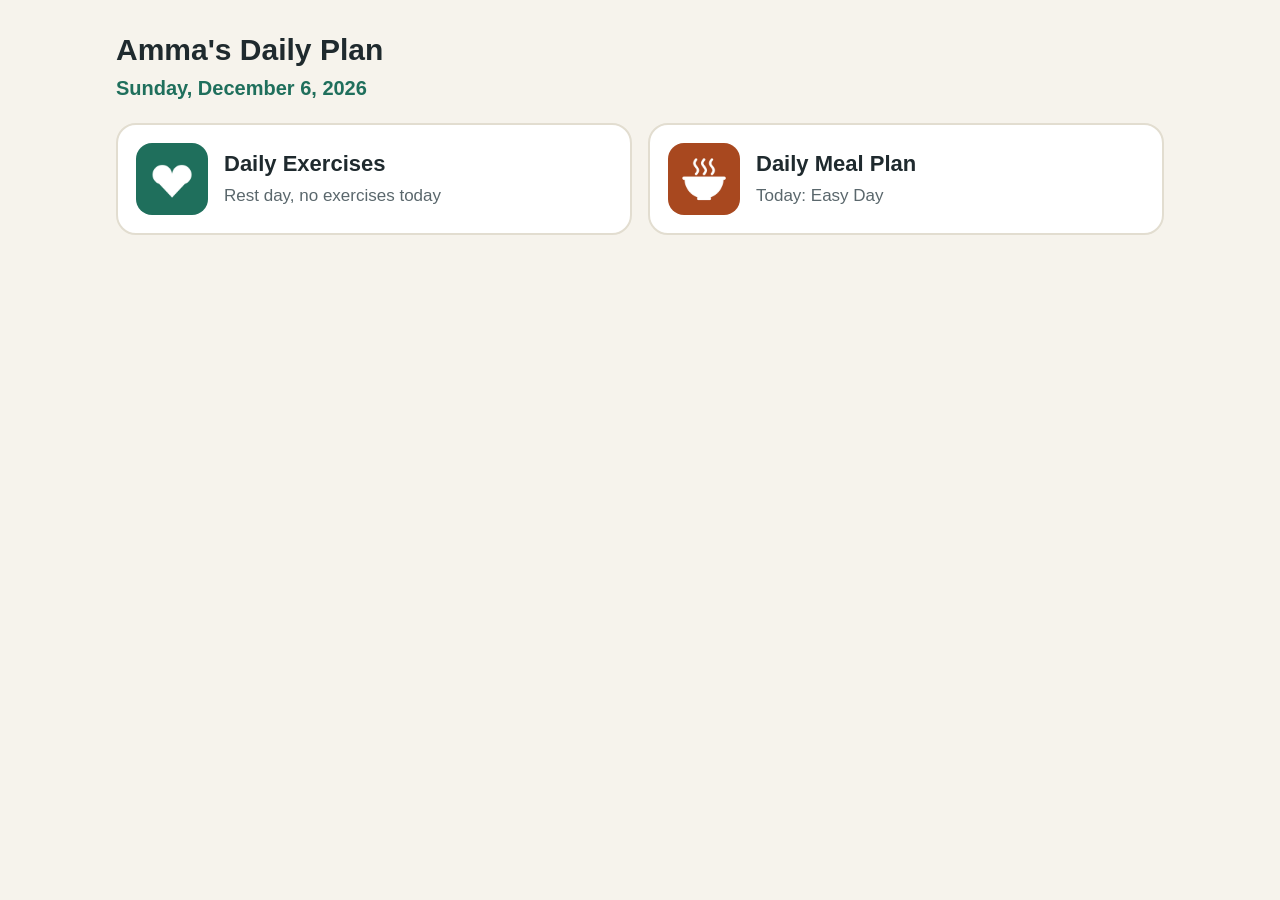
==== amma/index.html @ 3a281395 "Give each family member their own app; remove done buttons - Each member folder (nanna/, amma/) is a" ====
<!doctype html>
<html lang="en">
<head>
<meta charset="utf-8">
<meta name="viewport" content="width=device-width, initial-scale=1">
<title>Daily Plan</title>
<meta name="theme-color" content="#1f6f5c">
<link rel="manifest" href="manifest.webmanifest">
<link rel="icon" href="../shared/icons/heart-192.png" type="image/png">
<link rel="apple-touch-icon" href="../shared/icons/heart-180.png">
<meta name="apple-mobile-web-app-capable" content="yes">
<link rel="stylesheet" href="../shared/app.css">
</head>
<body>
<script src="../shared/app.js"></script>
<script>FamilyApp.homePage();</script>
</body>
</html>
---- shared/app.css ----
/* Shared look for every family member's app. Meal pages use an orange accent (body.meals). */
:root{
  --bg:#f6f3ec; --card:#ffffff; --ink:#1f2a2e; --muted:#5a676c;
  --accent:#1f6f5c; --accent-ink:#ffffff; --line:#e2ddd0; --warn:#fff4d6; --warn-line:#e8c766;
 
}
@media (prefers-color-scheme: dark){
  :root{ --bg:#14191b; --card:#1e2629; --ink:#f1f3f2; --muted:#a9b6ba; --accent:#4fc3a1; --accent-ink:#0c1a16; --line:#2d393d; --warn:#2c2616; --warn-line:#7a6528; }
}
*{box-sizing:border-box}
body{margin:0;background:var(--bg);color:var(--ink);font-family:-apple-system,"Segoe UI",Roboto,Helvetica,Arial,sans-serif;font-size:20px;line-height:1.45}
.wrap{max-width:1080px;margin:0 auto;padding:20px 16px 48px}
h1{font-size:30px;margin:8px 0 2px}
.date{font-size:20px;font-weight:700;color:var(--accent);margin:0 0 4px}
.sub{color:var(--muted);margin:0 0 16px;font-size:18px}
.back{display:inline-block;font-size:18px;font-weight:700;color:var(--accent);text-decoration:none;padding:8px 0;min-height:44px}
body.meals{--accent:#a8481f}
@media (prefers-color-scheme: dark){ body.meals{--accent:#f0a274} }

/* Member home page */
.apps{display:grid;gap:16px;margin-top:20px}
@media(min-width:640px){.apps{grid-template-columns:1fr 1fr}}
.card.app{flex-direction:row;gap:16px;align-items:center;padding:18px;text-decoration:none;color:var(--ink)}
.app img{width:72px;height:72px;border-radius:16px;flex:none}
.app .title{margin-bottom:4px}


.safety{background:var(--warn);border:2px solid var(--warn-line);border-radius:16px;padding:14px 16px;margin-bottom:18px;font-size:18px}
.safety[hidden]{display:none}
.safety summary{font-weight:700;cursor:pointer;font-size:20px}
.safety ul{margin:10px 0 0;padding-left:22px}
.safety li{margin:6px 0}

.tabs{display:grid;grid-template-columns:repeat(var(--n,5),1fr);gap:8px;margin-bottom:8px}
.tab{min-width:0;font:inherit;font-weight:700;padding:14px 4px;border-radius:14px;border:2px solid var(--line);background:var(--card);color:var(--ink);cursor:pointer;min-height:56px}
.tab[aria-selected="true"]{background:var(--accent);color:var(--accent-ink);border-color:var(--accent)}
.tab.today::after{content:"Today";display:block;font-size:12px;font-weight:600}
@media(max-width:520px){.tabs.many{gap:4px}.tabs.many .tab{font-size:16px;padding:12px 2px;border-radius:10px}}

.focus{font-size:22px;font-weight:700;margin:18px 0 4px}
.focus-sub{color:var(--muted);margin:0 0 10px;font-size:18px}
.grid{display:grid;grid-template-columns:1fr;gap:16px}
@media(min-width:860px){.grid{grid-template-columns:repeat(3,1fr)}}
.card{background:var(--card);border:2px solid var(--line);border-radius:20px;overflow:hidden;display:flex;flex-direction:column}
.body{padding:14px 16px 16px;display:flex;flex-direction:column;gap:8px;flex:1}
.step{font-size:14px;font-weight:700;letter-spacing:.06em;text-transform:uppercase;color:var(--accent)}
.title{font-size:22px;font-weight:700;margin:0}
.meta{color:var(--muted);font-size:17px}
.tip{font-size:17px}
.row{display:flex;gap:10px;margin-top:auto;padding-top:6px;flex-wrap:wrap}
.btn{font:inherit;font-weight:700;font-size:18px;border-radius:12px;padding:12px 14px;min-height:50px;border:2px solid var(--accent);cursor:pointer;text-decoration:none;display:inline-flex;align-items:center;justify-content:center;flex:1}
.btn.primary{background:var(--accent);color:var(--accent-ink)}
.btn.ghost{background:transparent;color:var(--accent)}
.rest{background:var(--card);border:2px solid var(--line);border-radius:20px;padding:20px;margin-top:16px}
.castnote{margin:0 0 14px;font-size:17px}
.video{position:relative;aspect-ratio:16/9;background:#000}
.video iframe{position:absolute;inset:0;width:100%;height:100%;border:0}
.time{color:var(--muted);font-size:16px;font-weight:600}
.items{margin:0;padding-left:22px;font-size:19px}
.items li{margin:4px 0}
.why{font-size:17px;color:var(--muted);border-top:1px solid var(--line);padding-top:8px}
.foot{color:var(--muted);font-size:15px;margin-top:28px}
:focus-visible{outline:3px solid var(--accent);outline-offset:2px}

.install{position:fixed;left:12px;right:12px;bottom:calc(12px + env(safe-area-inset-bottom));max-width:620px;margin:0 auto;background:var(--card);border:2px solid var(--accent);border-radius:20px;padding:14px 16px;box-shadow:0 8px 28px rgba(0,0,0,.25);display:flex;gap:14px;align-items:center;flex-wrap:wrap;z-index:10}
.install[hidden]{display:none}
.install img{width:52px;height:52px;border-radius:12px}
.install .msg{flex:1;min-width:200px;font-size:18px}
.install .row{margin:0;padding:0;flex-basis:100%}
body.has-install .wrap{padding-bottom:200px}
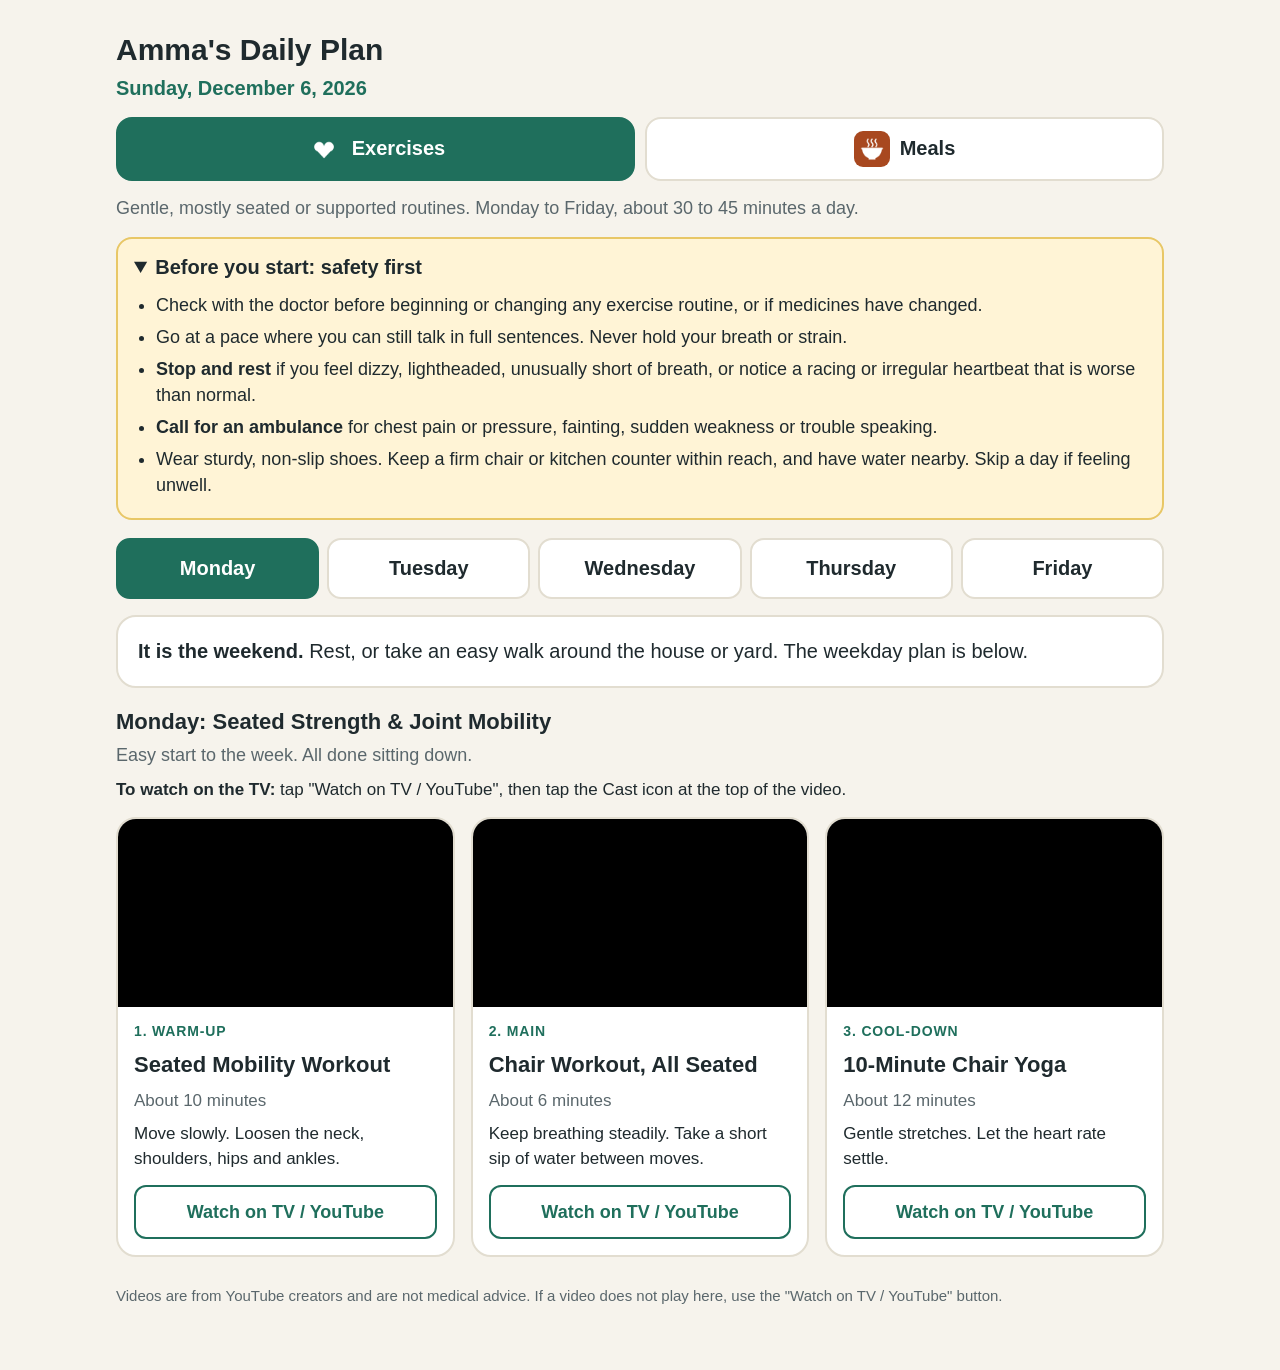
==== commit 0fa7875c: "Put exercises and meals on one page with tabs - Each member's app is now a single page with Exercise" ====
--- a/amma/index.html
+++ b/amma/index.html
@@ -13,6 +13,8 @@
 </head>
 <body>
 <script src="../shared/app.js"></script>
-<script>FamilyApp.homePage();</script>
+<script src="../shared/exercises.js"></script>
+<script src="../shared/meals.js"></script>
+<script>FamilyApp.start();</script>
 </body>
 </html>
--- a/shared/app.css
+++ b/shared/app.css
@@ -1,8 +1,7 @@
-/* Shared look for every family member's app. Meal pages use an orange accent (body.meals). */
+/* Shared look for every family member's app. The Meals tab uses an orange accent. */
 :root{
   --bg:#f6f3ec; --card:#ffffff; --ink:#1f2a2e; --muted:#5a676c;
   --accent:#1f6f5c; --accent-ink:#ffffff; --line:#e2ddd0; --warn:#fff4d6; --warn-line:#e8c766;
- 
 }
 @media (prefers-color-scheme: dark){
   :root{ --bg:#14191b; --card:#1e2629; --ink:#f1f3f2; --muted:#a9b6ba; --accent:#4fc3a1; --accent-ink:#0c1a16; --line:#2d393d; --warn:#2c2616; --warn-line:#7a6528; }
@@ -13,17 +12,21 @@
 h1{font-size:30px;margin:8px 0 2px}
 .date{font-size:20px;font-weight:700;color:var(--accent);margin:0 0 4px}
 .sub{color:var(--muted);margin:0 0 16px;font-size:18px}
-.back{display:inline-block;font-size:18px;font-weight:700;color:var(--accent);text-decoration:none;padding:8px 0;min-height:44px}
-body.meals{--accent:#a8481f}
-@media (prefers-color-scheme: dark){ body.meals{--accent:#f0a274} }
+body[data-section="meals"]{--accent:#a8481f}
+@media (prefers-color-scheme: dark){ body[data-section="meals"]{--accent:#f0a274} }
 
-/* Member home page */
+/* Exercises / Meals tabs at the top of a member's app */
+.sections{display:grid;grid-template-columns:1fr 1fr;gap:10px;margin:14px 0 14px}
+.section{font:inherit;font-weight:700;font-size:20px;display:flex;align-items:center;justify-content:center;gap:10px;min-height:64px;padding:10px;border-radius:16px;border:2px solid var(--line);background:var(--card);color:var(--ink);cursor:pointer}
+.section img{width:36px;height:36px;border-radius:9px;flex:none}
+.section[aria-selected="true"]{background:var(--accent);border-color:var(--accent);color:var(--accent-ink)}
+
+/* Family page */
 .apps{display:grid;gap:16px;margin-top:20px}
 @media(min-width:640px){.apps{grid-template-columns:1fr 1fr}}
 .card.app{flex-direction:row;gap:16px;align-items:center;padding:18px;text-decoration:none;color:var(--ink)}
 .app img{width:72px;height:72px;border-radius:16px;flex:none}
 .app .title{margin-bottom:4px}
-
 
 .safety{background:var(--warn);border:2px solid var(--warn-line);border-radius:16px;padding:14px 16px;margin-bottom:18px;font-size:18px}
 .safety[hidden]{display:none}
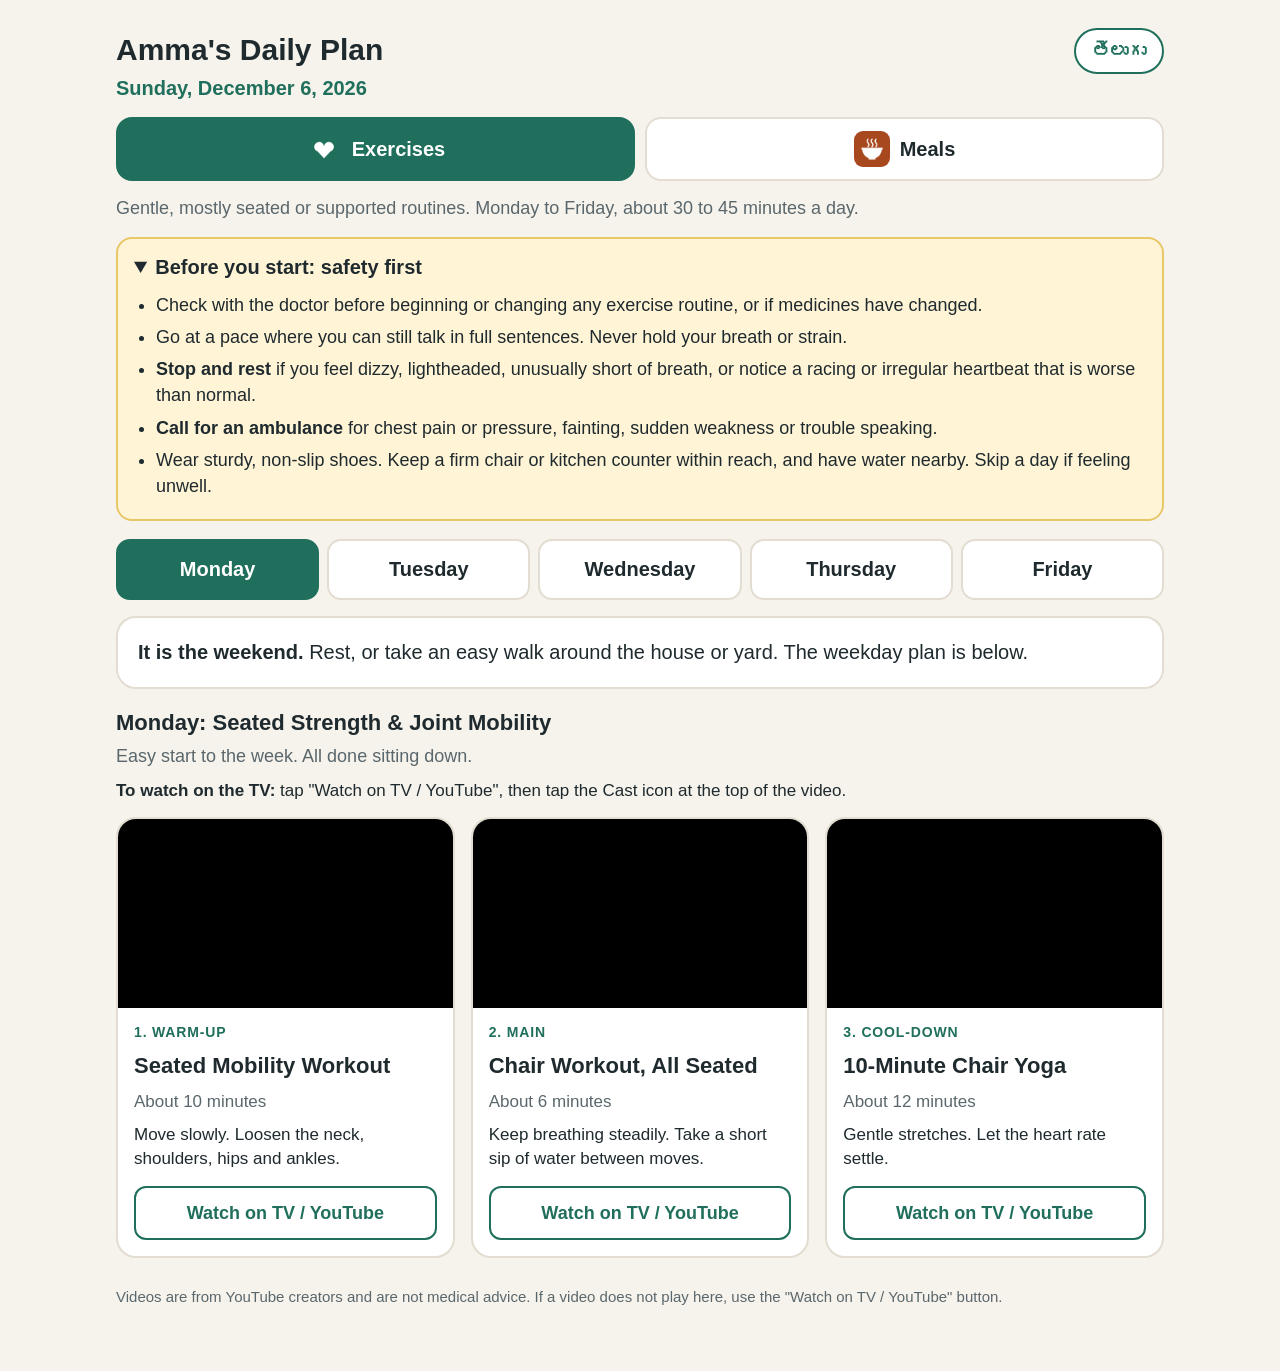
==== commit 768a8485: "Load matching shared scripts after an update so the Shopping tab opens Phones could run a cached old" ====
--- a/amma/index.html
+++ b/amma/index.html
@@ -9,12 +9,12 @@
 <link rel="icon" href="../shared/icons/heart-192.png" type="image/png">
 <link rel="apple-touch-icon" href="../shared/icons/heart-180.png">
 <meta name="apple-mobile-web-app-capable" content="yes">
-<link rel="stylesheet" href="../shared/app.css">
+<link rel="stylesheet" href="../shared/app.css?v=2">
 </head>
 <body>
-<script src="../shared/app.js"></script>
-<script src="../shared/exercises.js"></script>
-<script src="../shared/meals.js"></script>
+<script src="../shared/app.js?v=2"></script>
+<script src="../shared/exercises.js?v=2"></script>
+<script src="../shared/meals.js?v=2"></script>
 <script>FamilyApp.start();</script>
 </body>
 </html>
--- a/shared/app.css
+++ b/shared/app.css
@@ -10,16 +10,21 @@
 body{margin:0;background:var(--bg);color:var(--ink);font-family:-apple-system,"Segoe UI",Roboto,Helvetica,Arial,sans-serif;font-size:20px;line-height:1.45}
 .wrap{max-width:1080px;margin:0 auto;padding:20px 16px 48px}
 h1{font-size:30px;margin:8px 0 2px}
+.top{display:flex;align-items:flex-start;justify-content:space-between;gap:12px}
+.lang{font:inherit;font-weight:700;font-size:18px;flex:none;margin-top:8px;padding:8px 16px;min-height:46px;border-radius:999px;border:2px solid var(--accent);background:var(--card);color:var(--accent);cursor:pointer}
 .date{font-size:20px;font-weight:700;color:var(--accent);margin:0 0 4px}
 .sub{color:var(--muted);margin:0 0 16px;font-size:18px}
 body[data-section="meals"]{--accent:#a8481f}
 @media (prefers-color-scheme: dark){ body[data-section="meals"]{--accent:#f0a274} }
+body[data-section="shopping"]{--accent:#2f6f3e}
+@media (prefers-color-scheme: dark){ body[data-section="shopping"]{--accent:#7fd19a} }
 
 /* Exercises / Meals tabs at the top of a member's app */
-.sections{display:grid;grid-template-columns:1fr 1fr;gap:10px;margin:14px 0 14px}
+.sections{display:grid;grid-template-columns:repeat(var(--n,2),1fr);gap:10px;margin:14px 0 14px}
 .section{font:inherit;font-weight:700;font-size:20px;display:flex;align-items:center;justify-content:center;gap:10px;min-height:64px;padding:10px;border-radius:16px;border:2px solid var(--line);background:var(--card);color:var(--ink);cursor:pointer}
 .section img{width:36px;height:36px;border-radius:9px;flex:none}
 .section[aria-selected="true"]{background:var(--accent);border-color:var(--accent);color:var(--accent-ink)}
+@media(max-width:560px){.sections.many{gap:6px}.sections.many .section{flex-direction:column;gap:4px;font-size:16px;padding:8px 4px;border-radius:14px}.sections.many .section img{width:30px;height:30px}}
 
 /* Family page */
 .apps{display:grid;gap:16px;margin-top:20px}
@@ -37,7 +42,7 @@
 .tabs{display:grid;grid-template-columns:repeat(var(--n,5),1fr);gap:8px;margin-bottom:8px}
 .tab{min-width:0;font:inherit;font-weight:700;padding:14px 4px;border-radius:14px;border:2px solid var(--line);background:var(--card);color:var(--ink);cursor:pointer;min-height:56px}
 .tab[aria-selected="true"]{background:var(--accent);color:var(--accent-ink);border-color:var(--accent)}
-.tab.today::after{content:"Today";display:block;font-size:12px;font-weight:600}
+.tab.today::after{content:attr(data-today);display:block;font-size:12px;font-weight:600}
 @media(max-width:520px){.tabs.many{gap:4px}.tabs.many .tab{font-size:16px;padding:12px 2px;border-radius:10px}}
 
 .focus{font-size:22px;font-weight:700;margin:18px 0 4px}
@@ -58,10 +63,36 @@
 .castnote{margin:0 0 14px;font-size:17px}
 .video{position:relative;aspect-ratio:16/9;background:#000}
 .video iframe{position:absolute;inset:0;width:100%;height:100%;border:0}
+.day-total{background:var(--card);border:2px solid var(--accent);border-radius:20px;padding:14px 16px;margin:10px 0 16px;display:flex;flex-direction:column;gap:8px}
+.nutri{display:grid;grid-template-columns:repeat(5,1fr);gap:6px;margin:0;text-align:center}
+.nutri div{background:var(--bg,#f6f3ec);border:1px solid var(--line);border-radius:10px;padding:6px 2px}
+.nutri dt{font-size:13px;color:var(--muted);font-weight:600}
+.nutri dd{margin:0;font-size:18px;font-weight:700}
+.nutri-split{font-size:16px;color:var(--muted)}
+@media(max-width:420px){.nutri dt{font-size:11px}.nutri dd{font-size:15px}}
 .time{color:var(--muted);font-size:16px;font-weight:600}
 .items{margin:0;padding-left:22px;font-size:19px}
 .items li{margin:4px 0}
 .why{font-size:17px;color:var(--muted);border-top:1px solid var(--line);padding-top:8px}
+.moves{margin:0;padding-left:26px;font-size:19px}
+.moves li{padding:8px 0;border-top:1px solid var(--line)}
+.moves li:first-child{border-top:0;padding-top:0}
+.move{display:flex;flex-wrap:wrap;justify-content:space-between;gap:2px 12px}
+.dose{color:var(--accent);font-weight:700;font-size:17px}
+.move-tip{color:var(--muted);font-size:16px}
+.howto{color:var(--accent);font-size:16px;font-weight:600}
+.shop-for{color:var(--muted);font-size:16px;font-weight:600}
+.shop-group{font-size:15px;font-weight:700;letter-spacing:.05em;text-transform:uppercase;color:var(--muted);margin:8px 0 0;border-top:1px solid var(--line);padding-top:10px}
+.shop{list-style:none;margin:0;padding:0}
+.shop li{border-top:1px solid var(--line)}
+.shop li:first-child{border-top:0}
+.shop label{display:flex;gap:12px;align-items:flex-start;padding:9px 0;cursor:pointer;font-size:18px}
+.shop input{width:24px;height:24px;margin:2px 0 0;flex:none;accent-color:var(--accent)}
+.shop .what{flex:1;min-width:0}
+.shop .qty{font-weight:700;color:var(--accent);white-space:nowrap}
+.shop .note{display:block;font-size:15px;color:var(--muted)}
+.shop input:checked ~ .what,.shop input:checked ~ .qty{text-decoration:line-through;opacity:.55}
+.shop-count{font-size:16px;color:var(--muted)}
 .foot{color:var(--muted);font-size:15px;margin-top:28px}
 :focus-visible{outline:3px solid var(--accent);outline-offset:2px}
 
@@ -71,3 +102,14 @@
 .install .msg{flex:1;min-width:200px;font-size:18px}
 .install .row{margin:0;padding:0;flex-basis:100%}
 body.has-install .wrap{padding-bottom:200px}
+
+/* Swipe layout (a member's manifest sets "swipeCards"): cards side by side, swipe left and right */
+body.swipe .grid{display:flex;align-items:flex-start;gap:12px;overflow-x:auto;scroll-snap-type:x mandatory;margin:0 -16px;padding:0 16px 4px;scroll-padding:0 16px;scrollbar-width:none}
+body.swipe .grid::-webkit-scrollbar{display:none}
+body.swipe .grid>.card{flex:0 0 86%;scroll-snap-align:start}
+@media(min-width:860px){body.swipe .grid>.card{flex-basis:calc((100% - 24px)/3)}}
+.dots{display:flex;justify-content:center;gap:4px;margin-top:6px}
+.dots[hidden]{display:none}
+.dots button{width:28px;height:28px;padding:0;border:0;background:none;cursor:pointer;display:grid;place-items:center}
+.dots button::before{content:"";width:10px;height:10px;border-radius:50%;background:var(--line)}
+.dots button[aria-current="true"]::before{background:var(--accent);width:22px;border-radius:5px}
